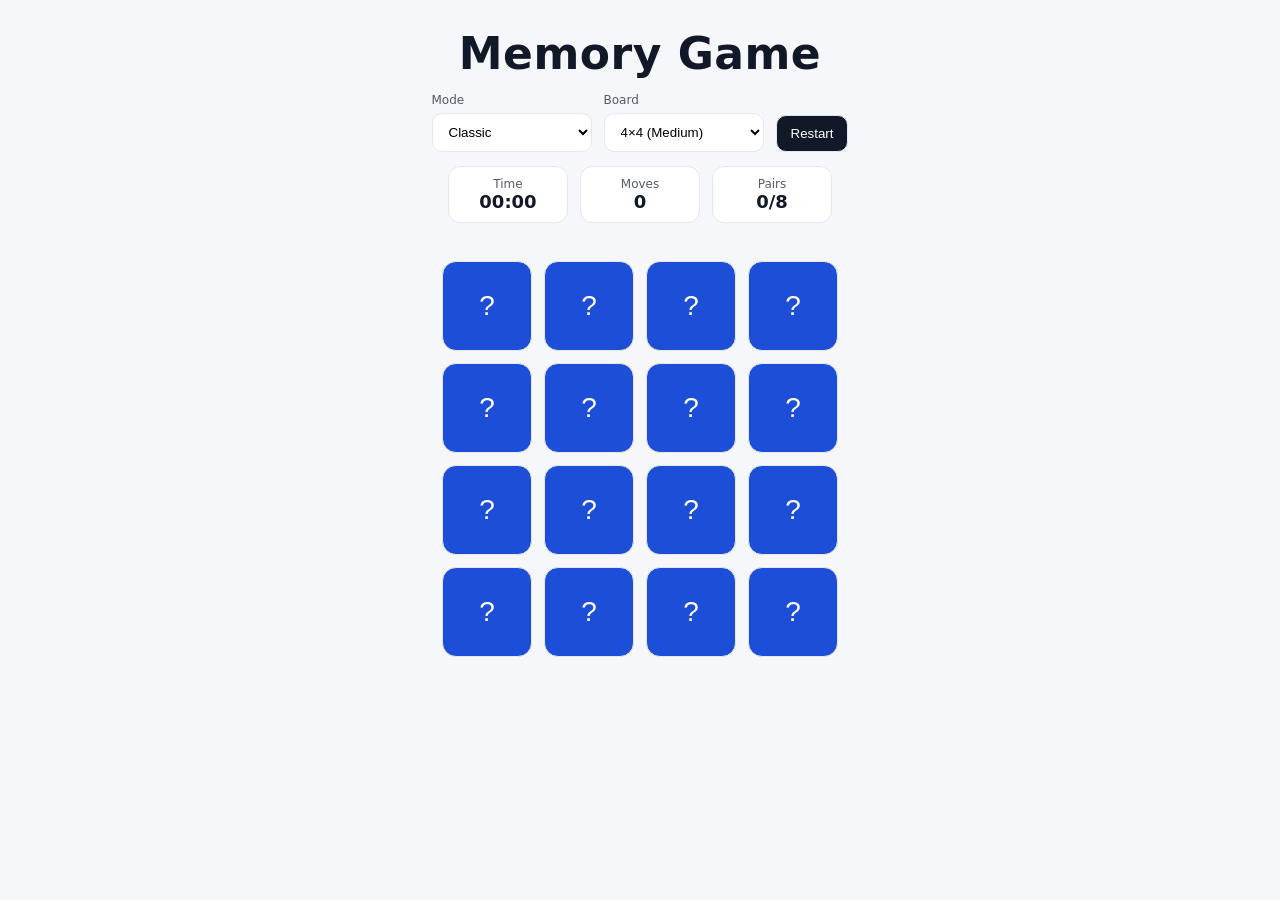
==== index.html @ 5eb97f7c "Add files via upload" ====
<!doctype html>
<html lang="en">
  <head>
    <meta charset="UTF-8" />
    <meta name="viewport" content="width=device-width, initial-scale=1.0" />
    <title>Memory Game</title>
    <link rel="stylesheet" href="style.css" />
  </head>
  <body>
    <header class="top">
      <h1>Memory Game</h1>

      <div class="controls">
        <label class="control">
          <span>Mode</span>
          <select id="mode">
            <option value="classic">Classic</option>
            <option value="moves">Limited Moves</option>
            <option value="time">Beat the Clock</option>
          </select>
        </label>

        <label class="control">
          <span>Board</span>
          <select id="boardSize">
            <option value="4x2">4×2 (Easy)</option>
            <option value="4x4" selected>4×4 (Medium)</option>
            <option value="6x4">6×4 (Hard)</option>
          </select>
        </label>

        <button id="restartBtn" class="btn">Restart</button>
      </div>

      <div class="stats">
        <div class="stat">
          <span>Time</span>
          <strong id="time">00:00</strong>
        </div>
        <div class="stat">
          <span>Moves</span>
          <strong id="moves">0</strong>
        </div>
        <div class="stat">
          <span>Pairs</span>
          <strong id="pairs">0</strong>
        </div>
      </div>
    </header>

    <main>
      <section
        id="gameBoard"
        class="board"
        aria-label="Memory game board"
      ></section>
    </main>
    <!-- Win Modal -->
    <div
      id="winModal"
      class="modal hidden"
      role="dialog"
      aria-modal="true"
      aria-labelledby="winTitle"
    >
      <div class="modal-card">
        <h2 id="winTitle">You won! ✅</h2>

        <p class="modal-text">
          Time: <strong id="winTime">00:00</strong> · Moves:
          <strong id="winMoves">0</strong>
        </p>

        <p class="modal-text">Best: <strong id="bestScore">—</strong></p>

        <div class="modal-actions">
          <button id="playAgainBtn" class="btn">Play again</button>
          <button id="closeModalBtn" class="btn btn-light">Close</button>
        </div>
      </div>
    </div>

    <script src="script.js"></script>
  </body>
</html>
---- style.css ----
* { box-sizing: border-box; }
body {
  margin: 0;
  font-family: system-ui, -apple-system, Segoe UI, Roboto, Arial, sans-serif;
  background: #f6f7fb;
  color: #111827;
}

.top {
  max-width: 980px;
  margin: 0 auto;
  padding: 28px 18px 10px;
  text-align: center;
}

h1 {
  margin: 0 0 14px;
  font-size: 44px;
  letter-spacing: 0.5px;
}

.controls {
  display: flex;
  gap: 12px;
  justify-content: center;
  align-items: end;
  flex-wrap: wrap;
  margin: 12px 0 14px;
}

.control {
  display: grid;
  gap: 6px;
  text-align: left;
}

.control span {
  font-size: 12px;
  opacity: 0.7;
}

select {
  padding: 10px 12px;
  border-radius: 10px;
  border: 1px solid #e5e7eb;
  background: white;
  min-width: 160px;
}

.btn {
  padding: 10px 14px;
  border-radius: 10px;
  border: 1px solid #e5e7eb;
  background: #111827;
  color: white;
  cursor: pointer;
}

.btn:active { transform: translateY(1px); }

.stats {
  display: flex;
  gap: 12px;
  justify-content: center;
  flex-wrap: wrap;
  margin: 14px 0 6px;
}

.stat {
  background: white;
  border: 1px solid #e5e7eb;
  padding: 10px 14px;
  border-radius: 12px;
  min-width: 120px;
}

.stat span {
  display: block;
  font-size: 12px;
  opacity: 0.7;
}

.stat strong { font-size: 18px; }

.board {
  max-width: 980px;
  margin: 22px auto 40px;
  padding: 0 18px;
  display: grid;
  gap: 12px;
  justify-content: center;
}
.card {
  width: 90px;
  height: 90px;
  border: none;
  background: transparent;
  padding: 0;
  cursor: pointer;
}

.card-inner {
  width: 100%;
  height: 100%;
  position: relative;
  border-radius: 14px;
  transform-style: preserve-3d;
  transition: transform 200ms ease;
}

.card.flipped .card-inner,
.card.matched .card-inner {
  transform: rotateY(180deg);
}

.card-face {
  position: absolute;
  inset: 0;
  border-radius: 14px;
  display: grid;
  place-items: center;
  font-size: 28px;
  user-select: none;
  backface-visibility: hidden;
  border: 1px solid #e5e7eb;
}

.card-front {
  background: #1d4ed8;
  color: white;
}

.card-back {
  background: white;
  transform: rotateY(180deg);
}

.card.matched .card-back {
  border-color: #22c55e;
}
.modal.hidden { display: none; }

.modal {
  position: fixed;
  inset: 0;
  background: rgba(17, 24, 39, 0.55);
  display: grid;
  place-items: center;
  padding: 18px;
}

.modal-card {
  width: 100%;
  max-width: 420px;
  background: white;
  border-radius: 16px;
  padding: 18px;
  border: 1px solid #e5e7eb;
  box-shadow: 0 10px 30px rgba(0,0,0,0.18);
  text-align: center;
}

.modal-text { margin: 10px 0; }

.modal-actions {
  display: flex;
  gap: 10px;
  justify-content: center;
  margin-top: 14px;
  flex-wrap: wrap;
}

.btn.btn-light {
  background: white;
  color: #111827;
}
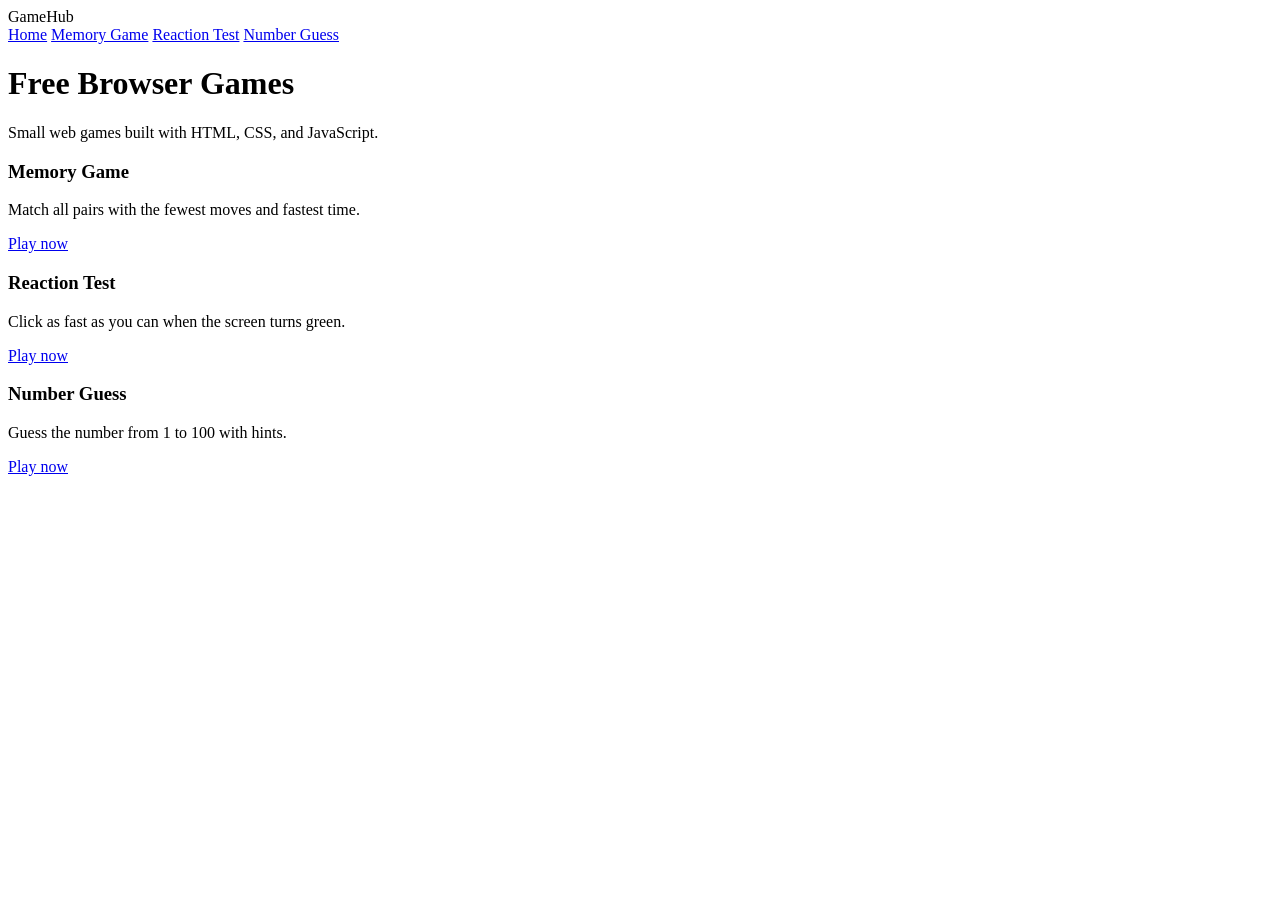
==== commit ccaa25f7: "Replace Memory Game with Game Hub layout" ====
--- a/index.html
+++ b/index.html
@@ -1,85 +1,49 @@
-<!doctype html>
+<!DOCTYPE html>
 <html lang="en">
-  <head>
-    <meta charset="UTF-8" />
-    <meta name="viewport" content="width=device-width, initial-scale=1.0" />
-    <title>Memory Game</title>
-    <link rel="stylesheet" href="style.css" />
-  </head>
-  <body>
-    <header class="top">
-      <h1>Memory Game</h1>
+<head>
+  <meta charset="UTF-8" />
+  <meta name="viewport" content="width=device-width, initial-scale=1.0" />
+  <title>Game Hub</title>
+  <link rel="stylesheet" href="css/site.css" />
+</head>
+<body>
+  <div class="layout">
+    <aside class="sidebar">
+      <div class="brand">GameHub</div>
+      <nav class="nav">
+        <a href="index.html">Home</a>
+        <a href="games/memory/index.html">Memory Game</a>
+        <a href="games/reaction/index.html">Reaction Test</a>
+        <a href="games/guess/index.html">Number Guess</a>
+      </nav>
+    </aside>
 
-      <div class="controls">
-        <label class="control">
-          <span>Mode</span>
-          <select id="mode">
-            <option value="classic">Classic</option>
-            <option value="moves">Limited Moves</option>
-            <option value="time">Beat the Clock</option>
-          </select>
-        </label>
+    <main class="main">
+      <div class="container">
+        <h1>Free Browser Games</h1>
+        <p>Small web games built with HTML, CSS, and JavaScript.</p>
 
-        <label class="control">
-          <span>Board</span>
-          <select id="boardSize">
-            <option value="4x2">4×2 (Easy)</option>
-            <option value="4x4" selected>4×4 (Medium)</option>
-            <option value="6x4">6×4 (Hard)</option>
-          </select>
-        </label>
+        <div class="grid">
+          <div class="card">
+            <h3>Memory Game</h3>
+            <p>Match all pairs with the fewest moves and fastest time.</p>
+            <a class="btn" href="games/memory/index.html">Play now</a>
+          </div>
 
-        <button id="restartBtn" class="btn">Restart</button>
-      </div>
+          <div class="card">
+            <h3>Reaction Test</h3>
+            <p>Click as fast as you can when the screen turns green.</p>
+            <a class="btn" href="games/reaction/index.html">Play now</a>
+          </div>
 
-      <div class="stats">
-        <div class="stat">
-          <span>Time</span>
-          <strong id="time">00:00</strong>
-        </div>
-        <div class="stat">
-          <span>Moves</span>
-          <strong id="moves">0</strong>
-        </div>
-        <div class="stat">
-          <span>Pairs</span>
-          <strong id="pairs">0</strong>
+          <div class="card">
+            <h3>Number Guess</h3>
+            <p>Guess the number from 1 to 100 with hints.</p>
+            <a class="btn" href="games/guess/index.html">Play now</a>
+          </div>
         </div>
       </div>
-    </header>
-
-    <main>
-      <section
-        id="gameBoard"
-        class="board"
-        aria-label="Memory game board"
-      ></section>
     </main>
-    <!-- Win Modal -->
-    <div
-      id="winModal"
-      class="modal hidden"
-      role="dialog"
-      aria-modal="true"
-      aria-labelledby="winTitle"
-    >
-      <div class="modal-card">
-        <h2 id="winTitle">You won! ✅</h2>
-
-        <p class="modal-text">
-          Time: <strong id="winTime">00:00</strong> · Moves:
-          <strong id="winMoves">0</strong>
-        </p>
-
-        <p class="modal-text">Best: <strong id="bestScore">—</strong></p>
-
-        <div class="modal-actions">
-          <button id="playAgainBtn" class="btn">Play again</button>
-          <button id="closeModalBtn" class="btn btn-light">Close</button>
-        </div>
-      </div>
-    </div>
-
-    <script src="script.js"></script>
-  </body>
+  </div>
+</body>
 </html>
